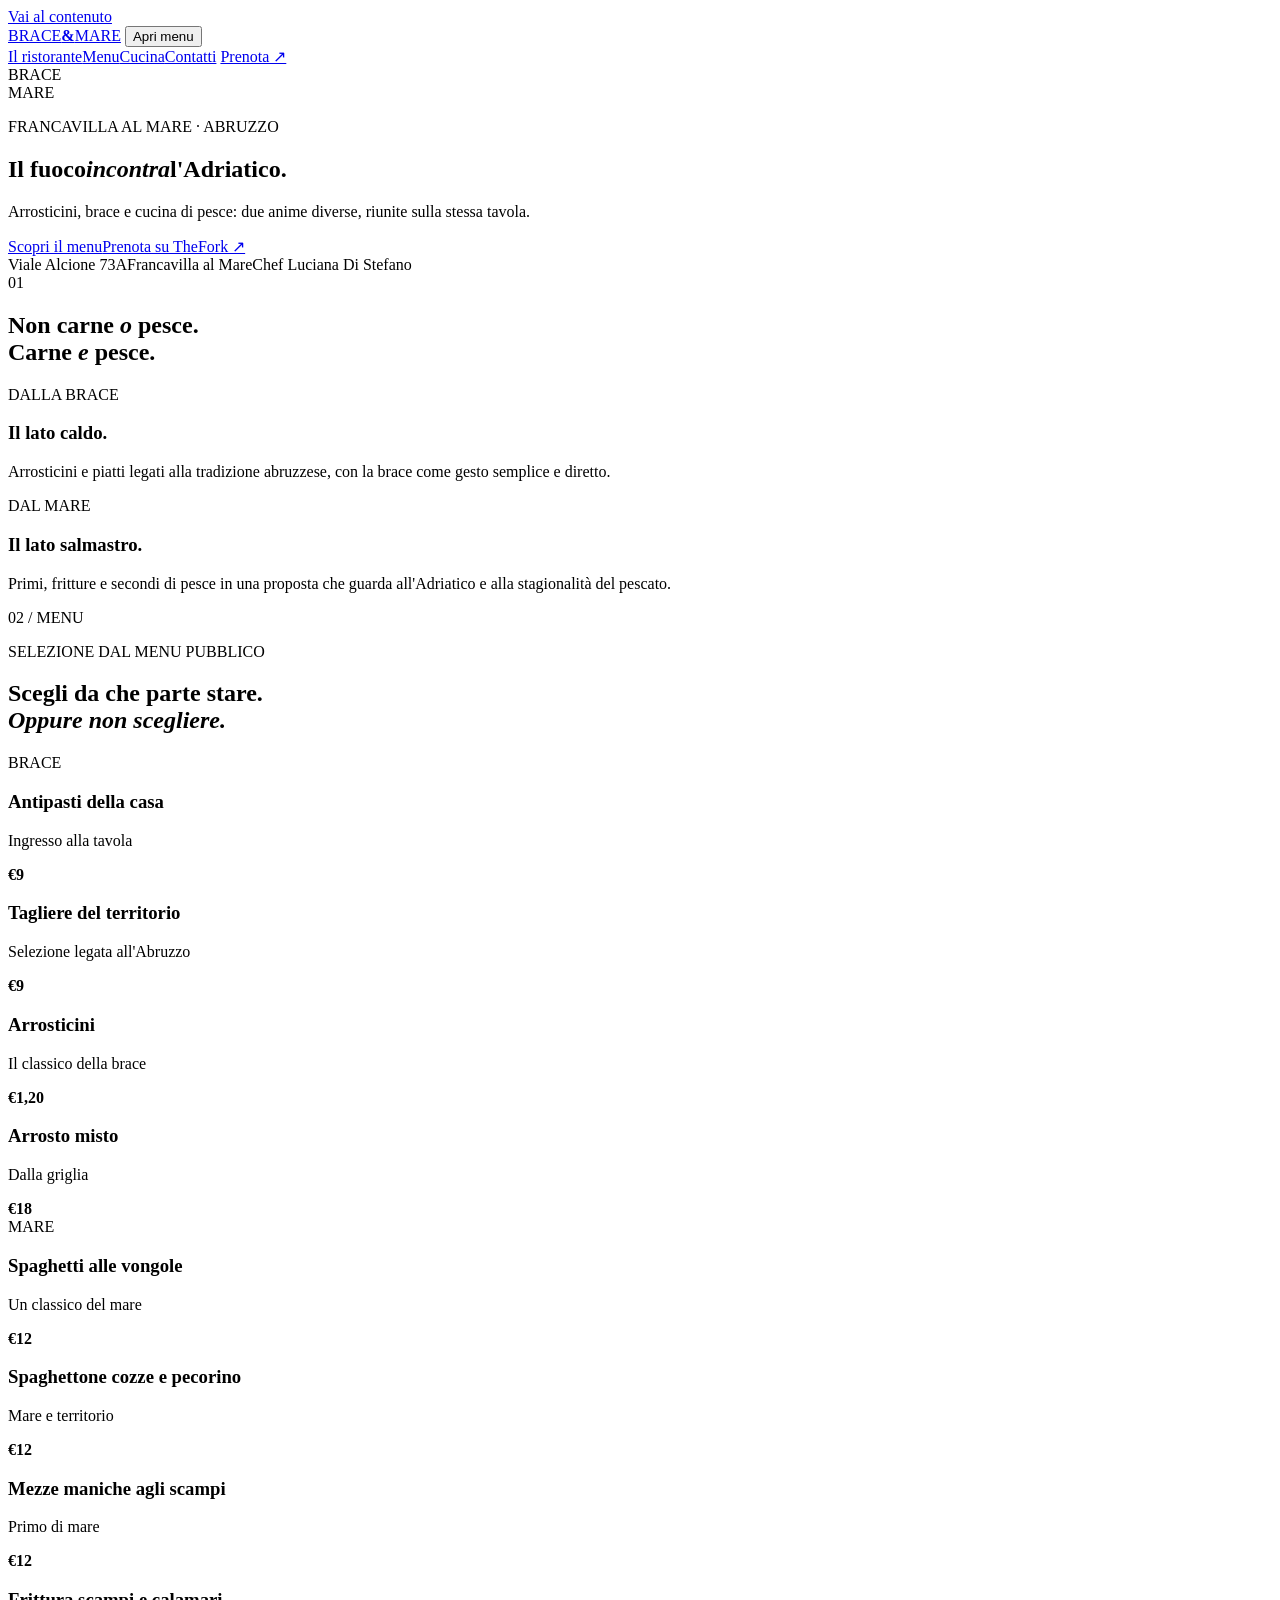
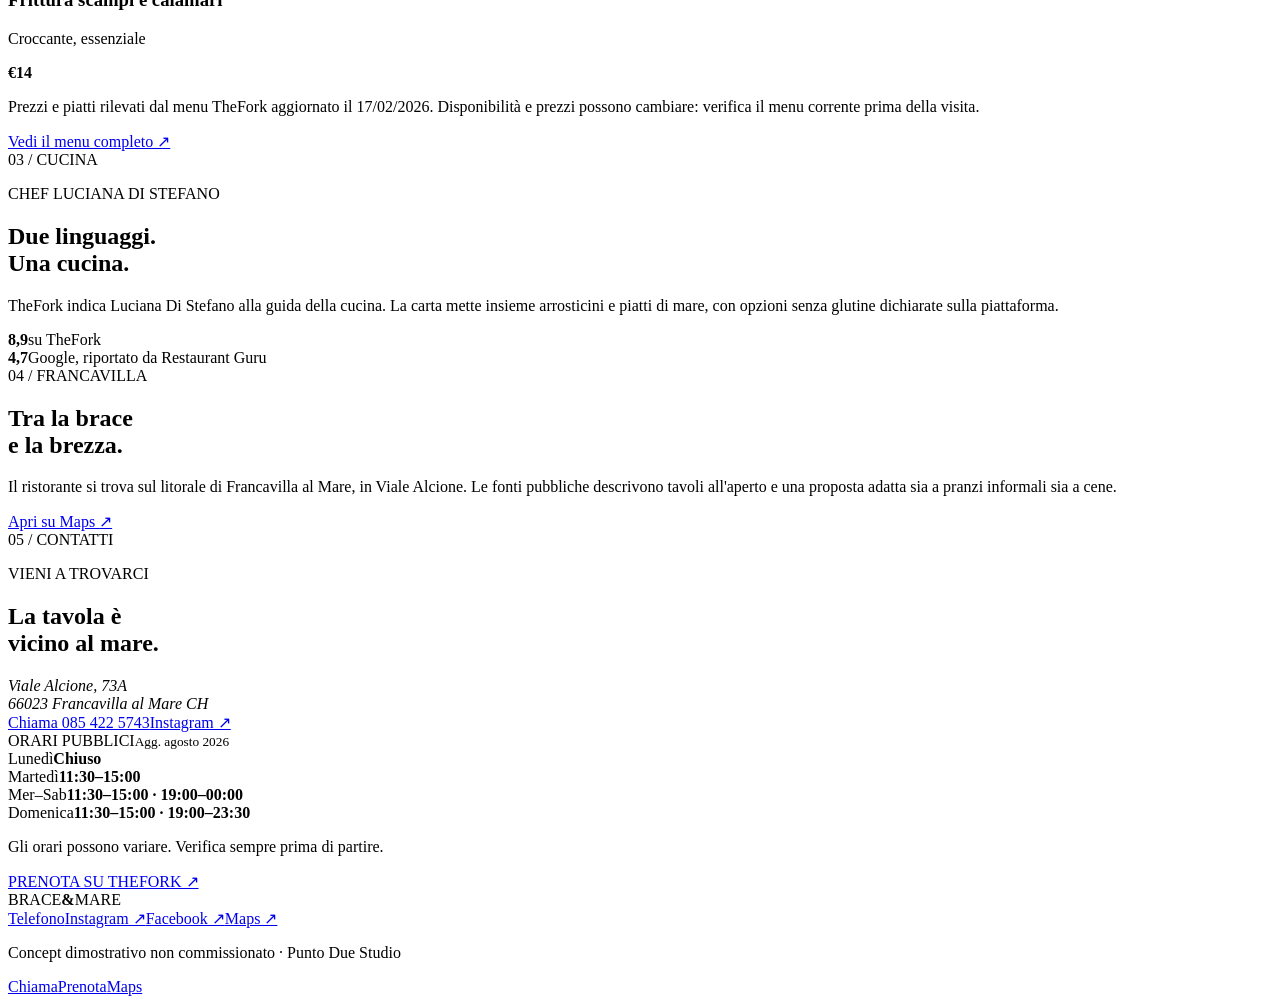
==== index.html @ ece03904 "Build Brace & Mare demo homepage" ====
<!doctype html>
<html lang="it">
<head>
  <meta charset="utf-8">
  <meta name="viewport" content="width=device-width,initial-scale=1">
  <meta name="theme-color" content="#0b3036">
  <title>Brace & Mare — Francavilla al Mare</title>
  <meta name="description" content="Concept demo per Ristorante Brace & Mare a Francavilla al Mare: cucina abruzzese tra arrosticini, brace e pesce dell'Adriatico.">
  <meta property="og:title" content="Brace & Mare — Francavilla al Mare">
  <meta property="og:description" content="Due anime, una tavola: brace abruzzese e cucina di mare sul litorale di Francavilla.">
  <meta property="og:type" content="website">
  <meta name="twitter:card" content="summary">
  <link rel="icon" href="assets/favicon.svg" type="image/svg+xml">
  <script>document.documentElement.classList.add('motion-ready')</script>
  <link rel="stylesheet" href="styles.css">
  <script type="application/ld+json">
  {
    "@context":"https://schema.org",
    "@type":"Restaurant",
    "name":"Ristorante Brace & Mare",
    "telephone":"+39 085 422 5743",
    "servesCuisine":["Abruzzese","Pesce","Carne alla brace"],
    "priceRange":"€€",
    "address":{"@type":"PostalAddress","streetAddress":"Viale Alcione 73A","postalCode":"66023","addressLocality":"Francavilla al Mare","addressRegion":"CH","addressCountry":"IT"},
    "sameAs":["https://www.instagram.com/braceemare/","https://www.facebook.com/profile.php?id=61583529892938","https://www.thefork.it/ristorante/ristorante-brace-mare-r857267"]
  }
  </script>
</head>
<body>
  <a class="skip-link" href="#main">Vai al contenuto</a>
  <header class="site-header" data-header>
    <a class="brand" href="#top" aria-label="Brace & Mare, torna all'inizio"><span>BRACE</span><b>&</b><span>MARE</span></a>
    <button class="menu-toggle" type="button" data-menu-toggle aria-controls="site-nav" aria-expanded="false"><span class="sr-only">Apri menu</span><i></i><i></i></button>
    <nav class="site-nav" id="site-nav" data-nav aria-label="Navigazione principale">
      <a href="#identita">Il ristorante</a><a href="#menu">Menu</a><a href="#chef">Cucina</a><a href="#contatti">Contatti</a>
      <a class="nav-cta" href="https://www.thefork.it/ristorante/ristorante-brace-mare-r857267" target="_blank" rel="noopener noreferrer">Prenota ↗</a>
    </nav>
  </header>

  <main id="main">
    <section class="hero" id="top" aria-labelledby="hero-title">
      <div class="hero-side hero-fire" aria-hidden="true"><div class="ember e1"></div><div class="ember e2"></div><div class="fire-mark">BRACE</div></div>
      <div class="hero-side hero-sea" aria-hidden="true"><div class="wave w1"></div><div class="wave w2"></div><div class="sea-mark">MARE</div></div>
      <div class="hero-center reveal">
        <p class="eyebrow">FRANCAVILLA AL MARE · ABRUZZO</p>
        <h1 id="hero-title"><span>Il fuoco</span><em>incontra</em><span>l'Adriatico.</span></h1>
        <p>Arrosticini, brace e cucina di pesce: due anime diverse, riunite sulla stessa tavola.</p>
        <div class="hero-actions"><a class="button button-cream" href="#menu">Scopri il menu</a><a class="button button-ghost" href="https://www.thefork.it/ristorante/ristorante-brace-mare-r857267" target="_blank" rel="noopener noreferrer">Prenota su TheFork ↗</a></div>
      </div>
      <div class="hero-meta"><span>Viale Alcione 73A</span><span>Francavilla al Mare</span><span>Chef Luciana Di Stefano</span></div>
    </section>

    <section class="manifesto" id="identita">
      <div class="manifesto-line reveal"><span>01</span><h2>Non carne <em>o</em> pesce.<br>Carne <em>e</em> pesce.</h2></div>
      <div class="manifesto-grid">
        <article class="fire-card reveal"><p class="eyebrow">DALLA BRACE</p><h3>Il lato caldo.</h3><p>Arrosticini e piatti legati alla tradizione abruzzese, con la brace come gesto semplice e diretto.</p><div class="icon-skewers" aria-hidden="true"><i></i><i></i><i></i></div></article>
        <article class="sea-card reveal"><p class="eyebrow">DAL MARE</p><h3>Il lato salmastro.</h3><p>Primi, fritture e secondi di pesce in una proposta che guarda all'Adriatico e alla stagionalità del pescato.</p><div class="icon-wave" aria-hidden="true"></div></article>
      </div>
    </section>

    <section class="menu-section" id="menu" aria-labelledby="menu-title">
      <div class="menu-head reveal"><span class="section-no">02 / MENU</span><div><p class="eyebrow">SELEZIONE DAL MENU PUBBLICO</p><h2 id="menu-title">Scegli da che parte stare.<br><em>Oppure non scegliere.</em></h2></div></div>
      <div class="menu-columns">
        <div class="menu-panel menu-fire reveal"><div class="panel-label">BRACE</div>
          <article><div><h3>Antipasti della casa</h3><p>Ingresso alla tavola</p></div><strong>€9</strong></article>
          <article><div><h3>Tagliere del territorio</h3><p>Selezione legata all'Abruzzo</p></div><strong>€9</strong></article>
          <article><div><h3>Arrosticini</h3><p>Il classico della brace</p></div><strong>€1,20</strong></article>
          <article><div><h3>Arrosto misto</h3><p>Dalla griglia</p></div><strong>€18</strong></article>
        </div>
        <div class="menu-panel menu-sea reveal"><div class="panel-label">MARE</div>
          <article><div><h3>Spaghetti alle vongole</h3><p>Un classico del mare</p></div><strong>€12</strong></article>
          <article><div><h3>Spaghettone cozze e pecorino</h3><p>Mare e territorio</p></div><strong>€12</strong></article>
          <article><div><h3>Mezze maniche agli scampi</h3><p>Primo di mare</p></div><strong>€12</strong></article>
          <article><div><h3>Frittura scampi e calamari</h3><p>Croccante, essenziale</p></div><strong>€14</strong></article>
        </div>
      </div>
      <p class="menu-note reveal">Prezzi e piatti rilevati dal menu TheFork aggiornato il 17/02/2026. Disponibilità e prezzi possono cambiare: verifica il menu corrente prima della visita.</p>
      <div class="menu-cta reveal"><a class="button button-dark" href="https://www.thefork.it/ristorante/ristorante-brace-mare-r857267/menu" target="_blank" rel="noopener noreferrer">Vedi il menu completo ↗</a></div>
    </section>

    <section class="chef" id="chef">
      <div class="chef-art reveal" aria-hidden="true"><div class="sun"></div><div class="horizon"></div><div class="coal"></div><div class="fork-line"></div></div>
      <div class="chef-copy reveal"><span class="section-no light">03 / CUCINA</span><p class="eyebrow">CHEF LUCIANA DI STEFANO</p><h2>Due linguaggi.<br>Una cucina.</h2><p>TheFork indica Luciana Di Stefano alla guida della cucina. La carta mette insieme arrosticini e piatti di mare, con opzioni senza glutine dichiarate sulla piattaforma.</p><div class="stats"><div><strong>8,9</strong><span>su TheFork</span></div><div><strong>4,7</strong><span>Google, riportato da Restaurant Guru</span></div></div></div>
    </section>

    <section class="experience">
      <div class="experience-title reveal"><span class="section-no">04 / FRANCAVILLA</span><h2>Tra la brace<br>e la brezza.</h2></div>
      <div class="experience-copy reveal"><p>Il ristorante si trova sul litorale di Francavilla al Mare, in Viale Alcione. Le fonti pubbliche descrivono tavoli all'aperto e una proposta adatta sia a pranzi informali sia a cene.</p><a class="text-link" href="https://www.google.com/maps/search/?api=1&query=Ristorante+Brace+%26+Mare+Viale+Alcione+73A+Francavilla+al+Mare" target="_blank" rel="noopener noreferrer">Apri su Maps <span>↗</span></a></div>
    </section>

    <section class="visit" id="contatti">
      <div class="visit-main reveal"><span class="section-no light">05 / CONTATTI</span><p class="eyebrow">VIENI A TROVARCI</p><h2>La tavola è<br>vicino al mare.</h2><address>Viale Alcione, 73A<br>66023 Francavilla al Mare CH</address><div class="visit-actions"><a class="button button-cream" href="tel:+390854225743">Chiama 085 422 5743</a><a class="button button-ghost" href="https://www.instagram.com/braceemare/" target="_blank" rel="noopener noreferrer">Instagram ↗</a></div></div>
      <div class="hours-card reveal"><div class="hours-top"><span>ORARI PUBBLICI</span><small>Agg. agosto 2026</small></div><div class="hours-row"><span>Lunedì</span><strong>Chiuso</strong></div><div class="hours-row"><span>Martedì</span><strong>11:30–15:00</strong></div><div class="hours-row"><span>Mer–Sab</span><strong>11:30–15:00 · 19:00–00:00</strong></div><div class="hours-row"><span>Domenica</span><strong>11:30–15:00 · 19:00–23:30</strong></div><p>Gli orari possono variare. Verifica sempre prima di partire.</p><a class="hours-book" href="https://www.thefork.it/ristorante/ristorante-brace-mare-r857267" target="_blank" rel="noopener noreferrer">PRENOTA SU THEFORK ↗</a></div>
    </section>
  </main>

  <footer class="site-footer"><div class="footer-logo"><span>BRACE</span><b>&</b><span>MARE</span></div><div class="footer-links"><a href="tel:+390854225743">Telefono</a><a href="https://www.instagram.com/braceemare/" target="_blank" rel="noopener noreferrer">Instagram ↗</a><a href="https://www.facebook.com/profile.php?id=61583529892938" target="_blank" rel="noopener noreferrer">Facebook ↗</a><a href="https://www.google.com/maps/search/?api=1&query=Ristorante+Brace+%26+Mare+Viale+Alcione+73A+Francavilla+al+Mare" target="_blank" rel="noopener noreferrer">Maps ↗</a></div><p>Concept dimostrativo non commissionato · Punto Due Studio</p></footer>
  <nav class="mobile-dock" aria-label="Azioni rapide"><a href="tel:+390854225743">Chiama</a><a href="https://www.thefork.it/ristorante/ristorante-brace-mare-r857267" target="_blank" rel="noopener noreferrer">Prenota</a><a href="https://www.google.com/maps/search/?api=1&query=Ristorante+Brace+%26+Mare+Viale+Alcione+73A+Francavilla+al+Mare" target="_blank" rel="noopener noreferrer">Maps</a></nav>
  <script src="script.js" defer></script>
</body>
</html>
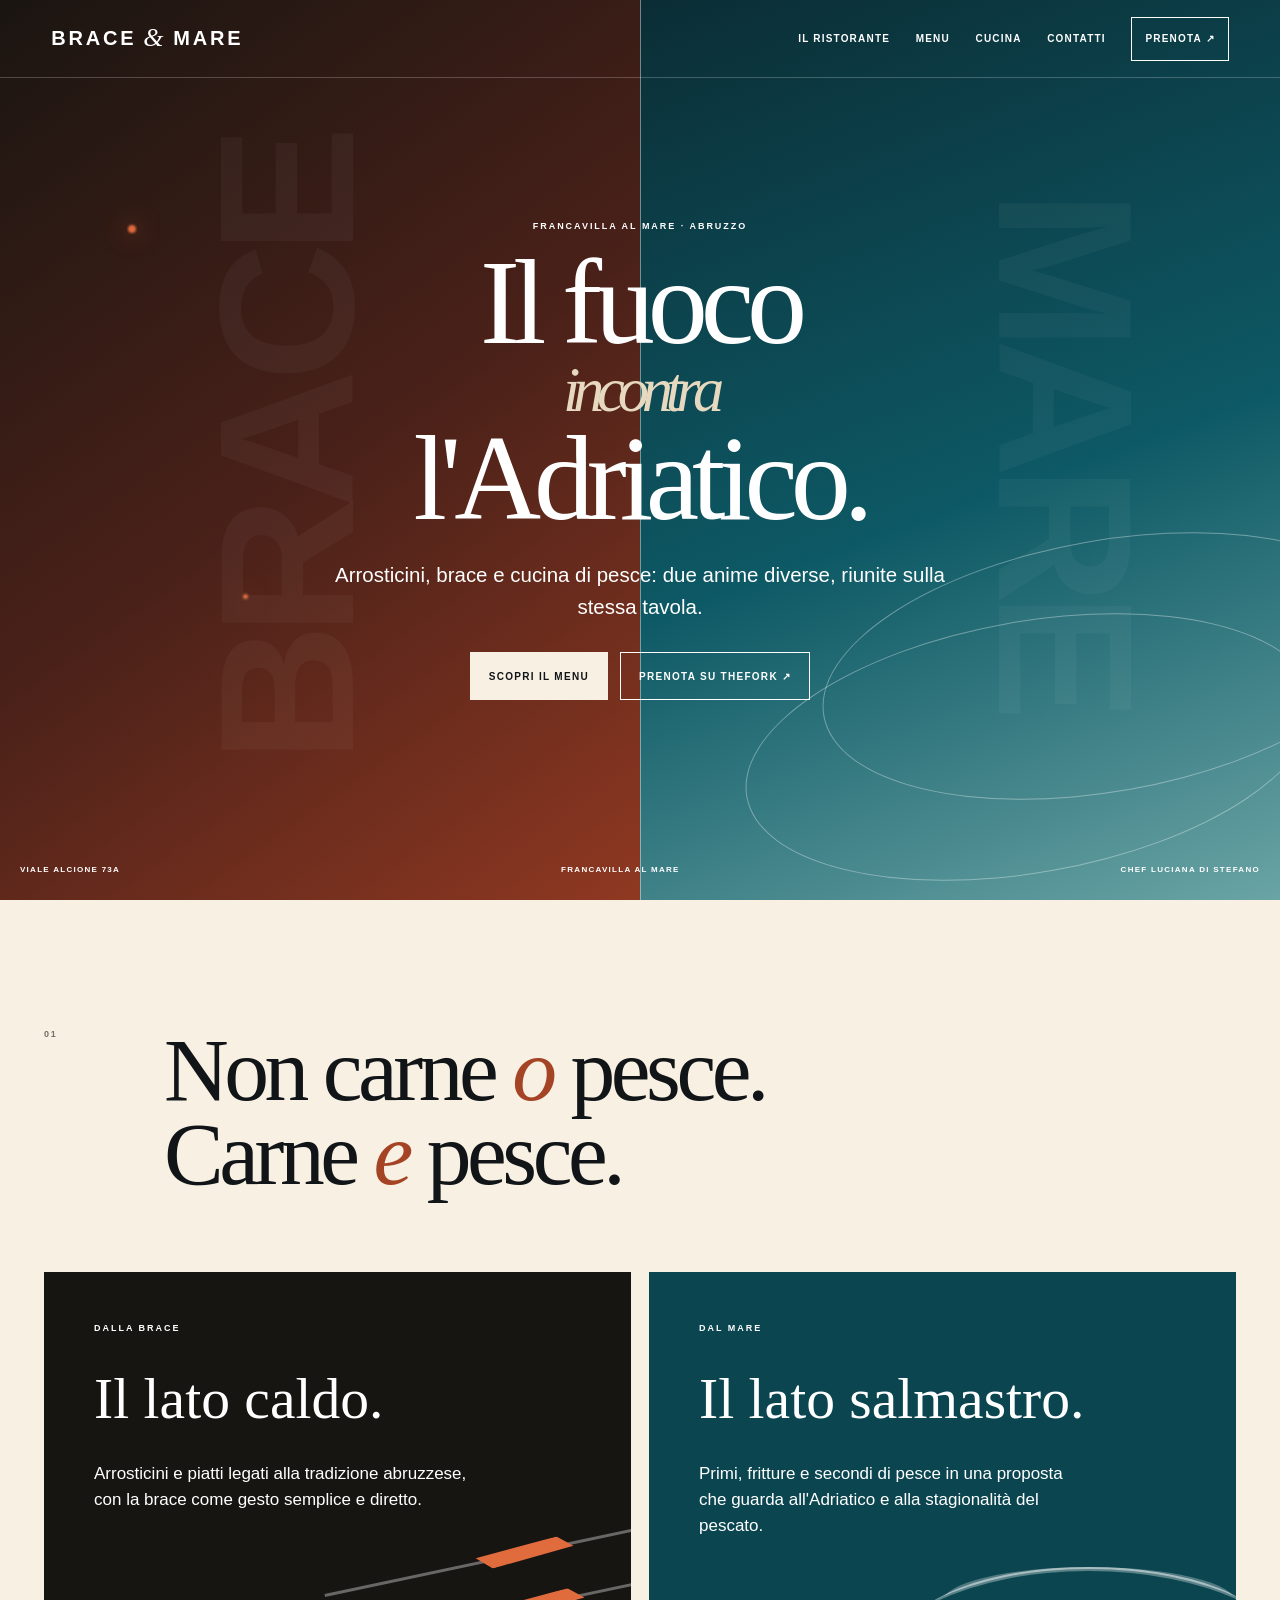
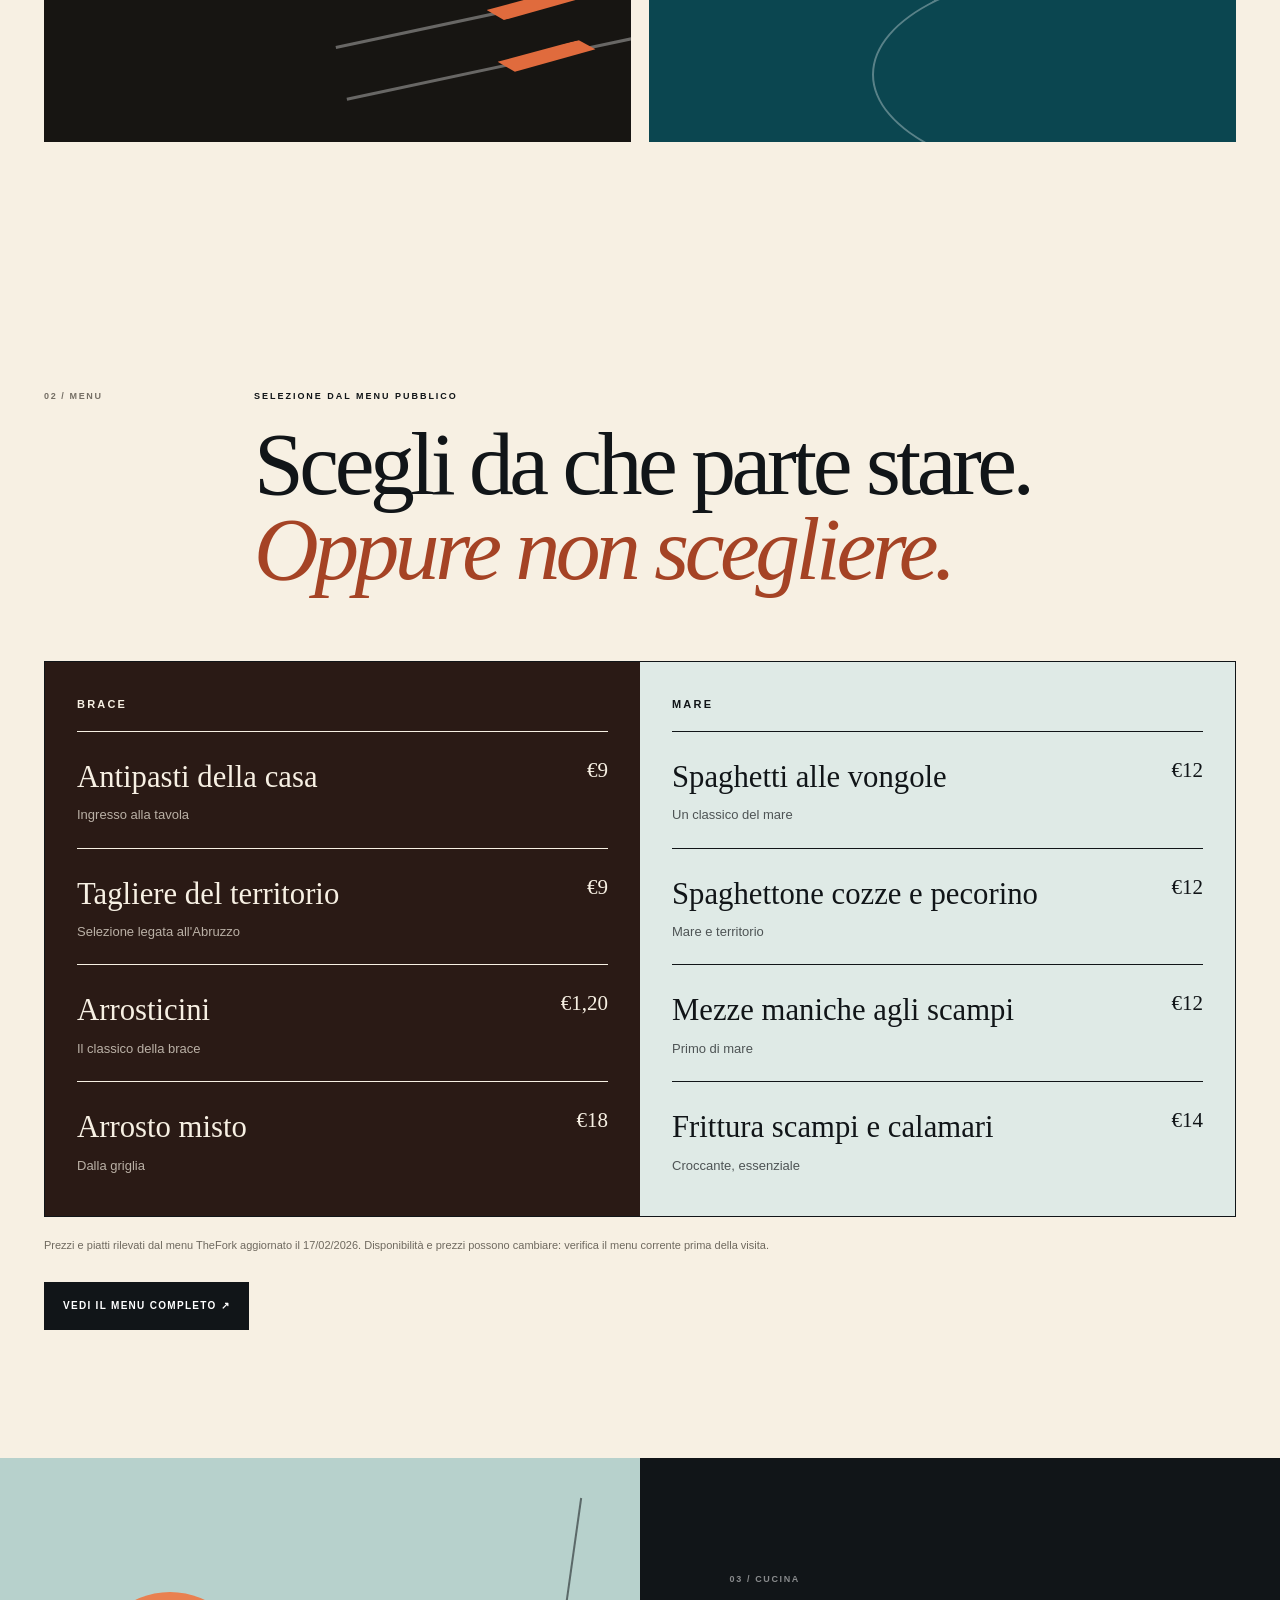
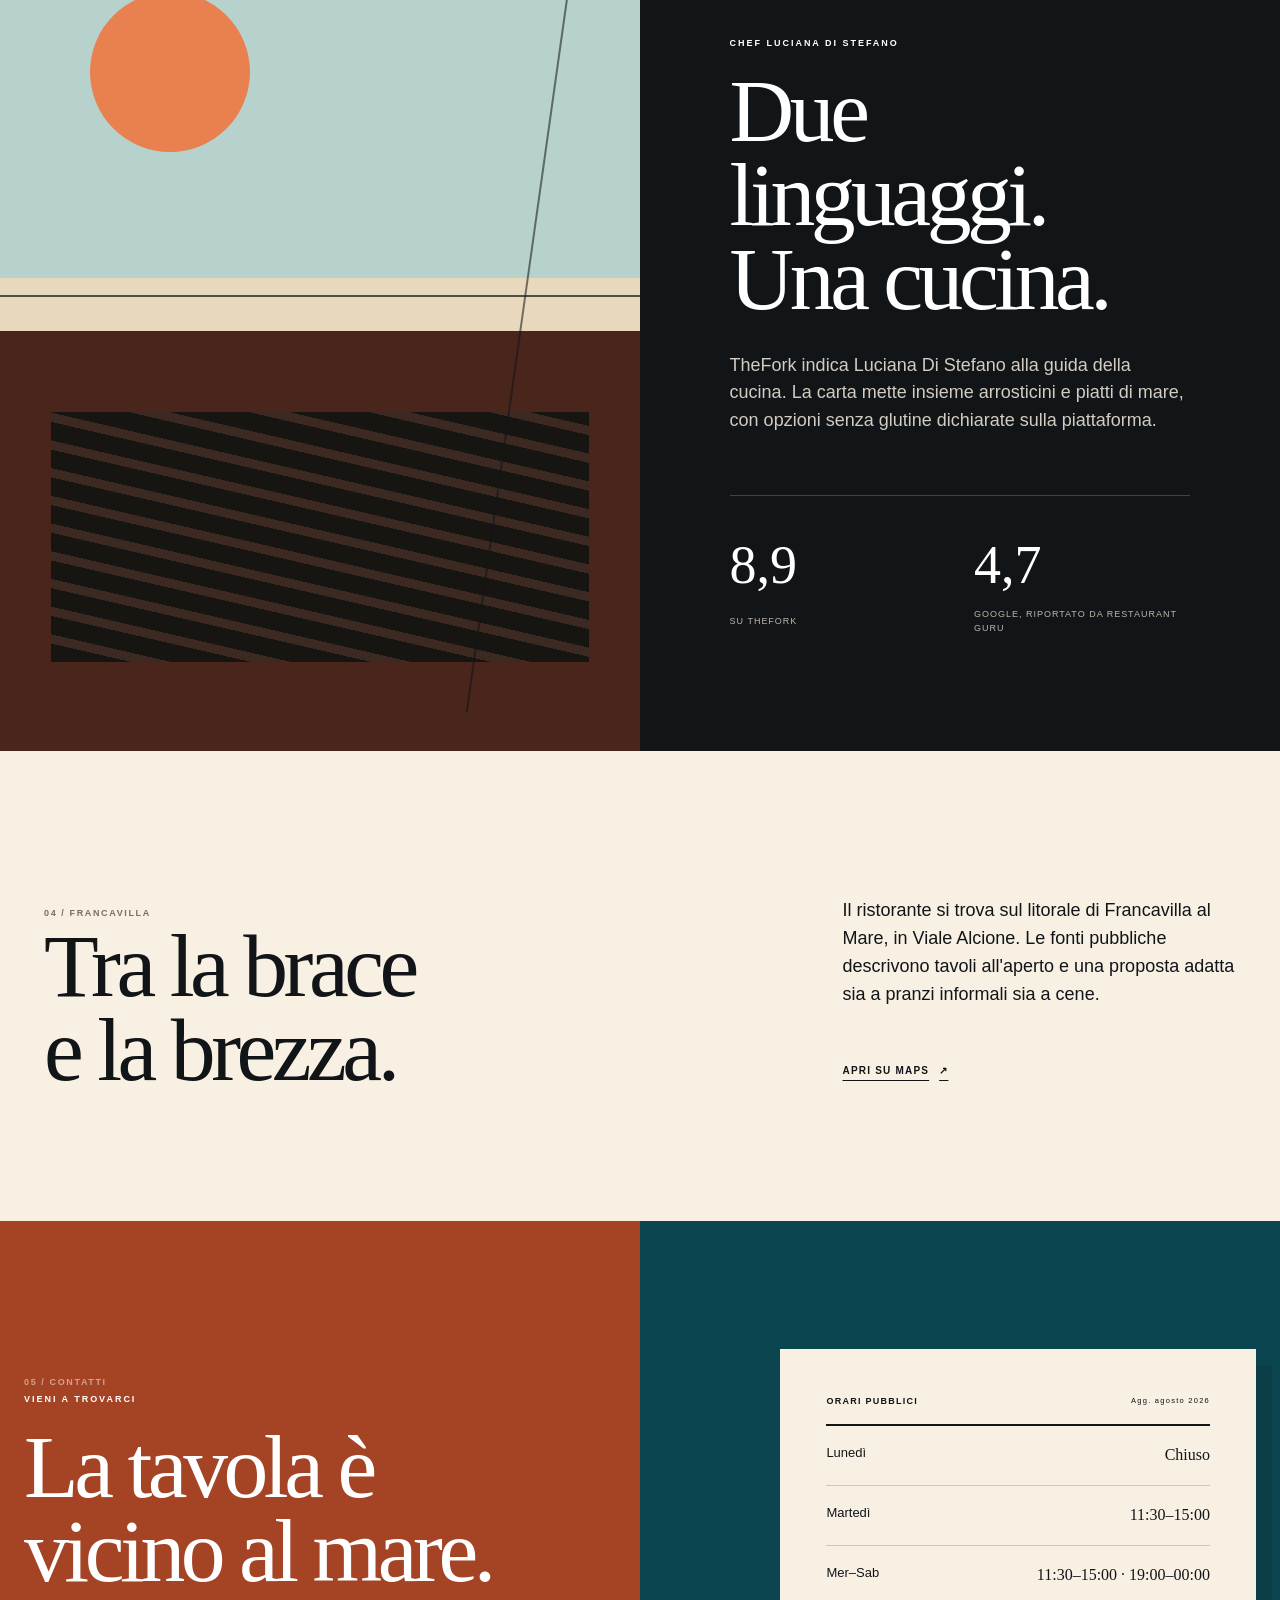
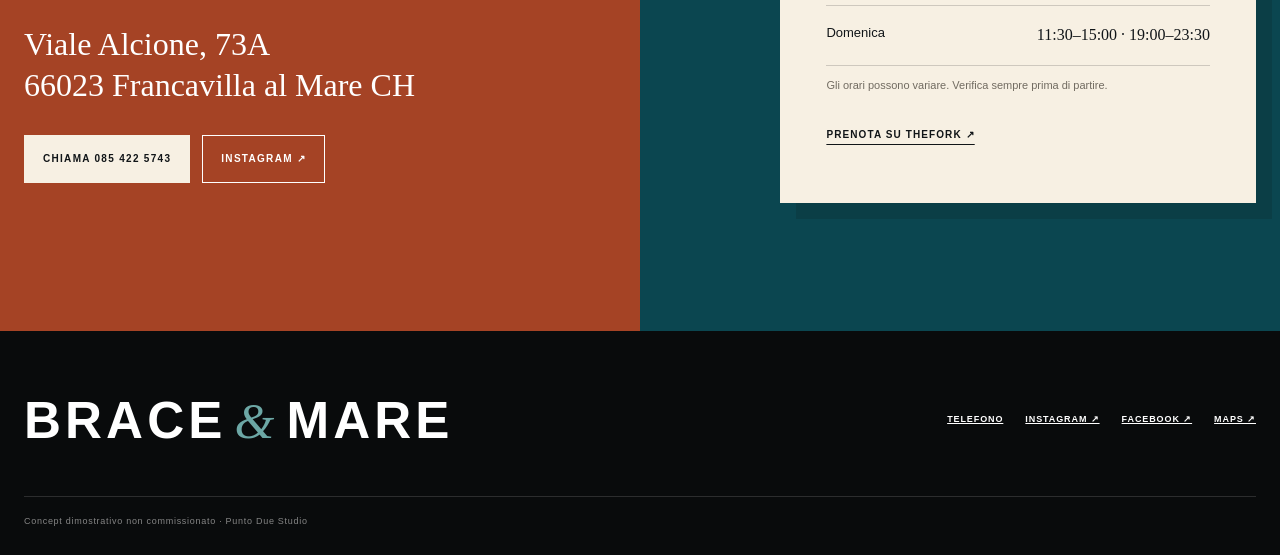
==== commit 9432f9f2: "Improve progressive enhancement fallback" ====
--- a/index.html
+++ b/index.html
@@ -11,7 +11,6 @@
   <meta property="og:type" content="website">
   <meta name="twitter:card" content="summary">
   <link rel="icon" href="assets/favicon.svg" type="image/svg+xml">
-  <script>document.documentElement.classList.add('motion-ready')</script>
   <link rel="stylesheet" href="styles.css">
   <script type="application/ld+json">
   {
--- a/styles.css
+++ b/styles.css
@@ -0,0 +1 @@
+:root{--ink:#111518;--coal:#171512;--ember:#a54325;--ember2:#e06b3d;--sea:#0b4650;--sea2:#6ca7a5;--foam:#dce9e4;--sand:#e7d9bf;--cream:#f7f0e3;--line:rgba(17,21,24,.18);--max:1240px;--serif:Georgia,"Times New Roman",serif;--sans:Arial,"Helvetica Neue",sans-serif}*{box-sizing:border-box}html{scroll-behavior:smooth}body{margin:0;background:var(--cream);color:var(--ink);font-family:var(--sans);line-height:1.55;overflow-x:hidden}body.menu-open{overflow:hidden}a{color:inherit}.skip-link{position:fixed;left:12px;top:-70px;z-index:100;background:#fff;padding:12px 16px;border:2px solid var(--ink);font-weight:800}.skip-link:focus{top:12px}.sr-only{position:absolute;width:1px;height:1px;overflow:hidden;clip:rect(0 0 0 0);white-space:nowrap}:focus-visible{outline:3px solid #ffd06a;outline-offset:4px}::selection{background:var(--ember2);color:#fff}.site-header{position:fixed;inset:0 0 auto;z-index:60;min-height:78px;padding:10px clamp(18px,4vw,54px);display:flex;align-items:center;justify-content:space-between;color:#fff;border-bottom:1px solid rgba(255,255,255,.22);transition:.25s}.site-header.scrolled{background:rgba(247,240,227,.96);color:var(--ink);border-color:var(--line);backdrop-filter:blur(10px)}.brand{display:flex;align-items:center;gap:7px;text-decoration:none;font-size:20px;font-weight:900;letter-spacing:.14em}.brand b{font-family:var(--serif);font-size:26px;font-style:italic;font-weight:400}.site-nav{display:flex;align-items:center;gap:clamp(16px,2vw,28px);font-size:10px;font-weight:900;letter-spacing:.12em;text-transform:uppercase}.site-nav a{text-decoration:none;min-height:44px;display:inline-flex;align-items:center}.nav-cta{padding:9px 13px;border:1px solid currentColor}.menu-toggle{display:none}.hero{min-height:100svh;position:relative;display:grid;place-items:center;overflow:hidden;background:var(--ink);color:#fff}.hero-side{position:absolute;inset:0 50% 0 0;overflow:hidden}.hero-fire{background:linear-gradient(145deg,#1a1511 0%,#4a2119 52%,#8f3821 100%)}.hero-sea{left:50%;right:0;background:linear-gradient(160deg,#0b2d35 0%,#0d5965 55%,#6aa4a5 100%)}.hero:after{content:"";position:absolute;top:0;bottom:0;left:50%;width:1px;background:rgba(255,255,255,.42)}.fire-mark,.sea-mark{position:absolute;font-size:clamp(80px,15vw,240px);font-weight:900;letter-spacing:-.06em;color:rgba(255,255,255,.04);top:50%;transform:translateY(-50%) rotate(-90deg);white-space:nowrap}.fire-mark{left:-4%}.sea-mark{right:-7%;transform:translateY(-50%) rotate(90deg)}.ember{position:absolute;border-radius:50%;background:var(--ember2);filter:blur(1px);box-shadow:0 0 25px rgba(224,107,61,.8)}.e1{width:8px;height:8px;left:20%;top:25%;animation:float 5s ease-in-out infinite}.e2{width:5px;height:5px;left:38%;top:66%;animation:float 7s ease-in-out infinite reverse}.wave{position:absolute;width:90%;height:28%;right:-18%;border:1px solid rgba(255,255,255,.35);border-radius:50%;transform:rotate(-10deg)}.w1{bottom:12%}.w2{bottom:3%;right:-6%}.hero-center{position:relative;z-index:3;text-align:center;width:min(94vw,1000px);padding:120px 24px 100px}.eyebrow{margin:0 0 18px;font-size:9px;font-weight:900;letter-spacing:.22em;text-transform:uppercase}.hero h1{margin:0;font-family:var(--serif);font-size:clamp(58px,9.4vw,140px);line-height:.84;font-weight:400;letter-spacing:-.06em}.hero h1 span{display:block}.hero h1 em{display:block;font-size:.52em;font-weight:400;margin:.18em 0;color:var(--sand)}.hero-center>p:not(.eyebrow){max-width:640px;margin:30px auto 0;font-size:clamp(17px,1.6vw,23px)}.hero-actions{display:flex;justify-content:center;gap:12px;flex-wrap:wrap;margin-top:30px}.button{min-height:48px;padding:13px 18px;display:inline-flex;align-items:center;justify-content:center;text-decoration:none;border:1px solid currentColor;font-size:10px;font-weight:900;letter-spacing:.13em;text-transform:uppercase;transition:transform .2s,background .2s,color .2s}.button:hover,.button:focus-visible{transform:translateY(-2px)}.button-cream{background:var(--cream);color:var(--ink);border-color:var(--cream)}.button-ghost{background:transparent;color:#fff}.button-dark{background:var(--ink);color:#fff;border-color:var(--ink)}.hero-meta{position:absolute;z-index:3;left:max(20px,calc((100vw - var(--max))/2));right:max(20px,calc((100vw - var(--max))/2));bottom:24px;display:flex;justify-content:space-between;gap:16px;font-size:8px;font-weight:900;letter-spacing:.16em;text-transform:uppercase}.manifesto,.menu-section,.experience{max-width:var(--max);margin:0 auto;padding:clamp(82px,10vw,150px) 24px}.manifesto-line{display:grid;grid-template-columns:90px 1fr;gap:30px;align-items:start}.manifesto-line>span,.section-no{font-size:9px;font-weight:900;letter-spacing:.18em;text-transform:uppercase;color:#756f65}.manifesto h2,.menu-head h2,.chef h2,.experience h2,.visit h2{margin:0;font-family:var(--serif);font-size:clamp(46px,7vw,96px);line-height:.94;font-weight:400;letter-spacing:-.05em}.manifesto h2 em,.menu-head h2 em{color:var(--ember);font-weight:400}.manifesto-grid{display:grid;grid-template-columns:1fr 1fr;gap:18px;margin-top:76px}.manifesto-grid article{min-height:470px;padding:clamp(28px,4vw,50px);position:relative;overflow:hidden}.fire-card{background:var(--coal);color:#fff}.sea-card{background:var(--sea);color:#fff}.manifesto-grid h3{margin:0;font-family:var(--serif);font-size:clamp(38px,4.5vw,64px);font-weight:400}.manifesto-grid article>p:last-of-type{max-width:40ch;font-size:17px}.icon-skewers{position:absolute;right:-3%;bottom:5%;width:54%;height:45%;transform:rotate(-12deg)}.icon-skewers i{position:absolute;left:0;right:0;height:3px;background:rgba(255,255,255,.35)}.icon-skewers i:nth-child(1){top:25%}.icon-skewers i:nth-child(2){top:50%}.icon-skewers i:nth-child(3){top:75%}.icon-skewers i:after{content:"";position:absolute;width:31%;height:18px;right:20%;top:-8px;background:var(--ember2);clip-path:polygon(0 25%,85% 0,100% 70%,15% 100%)}.icon-wave{position:absolute;width:74%;height:45%;right:-12%;bottom:-8%;border:2px solid rgba(255,255,255,.32);border-radius:50%;box-shadow:0 -36px 0 -34px rgba(255,255,255,.5),0 -72px 0 -70px rgba(255,255,255,.28)}.menu-section{padding-top:120px}.menu-head{display:grid;grid-template-columns:180px 1fr;gap:30px}.menu-columns{display:grid;grid-template-columns:1fr 1fr;gap:0;margin-top:70px;border:1px solid var(--ink)}.menu-panel{padding:34px 32px 18px;position:relative}.menu-fire{background:#2a1a15;color:var(--cream)}.menu-sea{background:#dfeae6;color:var(--ink)}.panel-label{font-size:11px;font-weight:900;letter-spacing:.2em;margin-bottom:18px}.menu-panel article{display:grid;grid-template-columns:1fr auto;gap:24px;padding:22px 0;border-top:1px solid currentColor}.menu-panel h3{margin:0;font-family:var(--serif);font-size:clamp(24px,2.4vw,34px);font-weight:400}.menu-panel p{margin:4px 0 0;font-size:13px;opacity:.7}.menu-panel strong{font-family:var(--serif);font-size:21px;font-weight:400}.menu-note{font-size:11px;max-width:760px;color:#6f695f;margin:20px 0 0}.menu-cta{margin-top:28px}.chef{background:var(--ink);color:#fff;display:grid;grid-template-columns:1fr 1fr;min-height:780px}.chef-art{position:relative;overflow:hidden;background:linear-gradient(#b7d1cc 0 47%,#e8d9bd 47% 53%,#4a251b 53% 100%)}.sun{position:absolute;width:160px;aspect-ratio:1;border-radius:50%;background:#e98050;top:15%;left:14%}.horizon{position:absolute;left:-5%;right:-5%;top:49%;height:2px;background:rgba(17,21,24,.7)}.coal{position:absolute;left:8%;right:8%;bottom:10%;height:28%;background:repeating-linear-gradient(13deg,#171512 0 18px,#3b2922 18px 27px)}.fork-line{position:absolute;top:4%;bottom:4%;right:18%;width:2px;background:rgba(17,21,24,.55);transform:rotate(8deg)}.chef-copy{padding:clamp(70px,9vw,130px) clamp(30px,7vw,110px);display:flex;flex-direction:column;justify-content:center}.section-no.light{color:rgba(255,255,255,.5);margin-bottom:50px}.chef-copy>p:not(.eyebrow){max-width:50ch;font-size:18px;color:#d2ccc2;margin:30px 0 0}.stats{display:grid;grid-template-columns:1fr 1fr;gap:28px;margin-top:60px;border-top:1px solid rgba(255,255,255,.2);padding-top:28px}.stats div{display:grid}.stats strong{font-family:var(--serif);font-size:54px;font-weight:400}.stats span{font-size:9px;letter-spacing:.11em;text-transform:uppercase;color:#bdb5aa}.experience{display:grid;grid-template-columns:1.15fr .65fr;gap:clamp(50px,8vw,120px);align-items:end}.experience-copy{font-size:18px}.text-link{min-height:44px;display:inline-flex;align-items:center;gap:10px;margin-top:22px;font-size:10px;font-weight:900;letter-spacing:.12em;text-transform:uppercase;text-underline-offset:6px}.visit{background:linear-gradient(90deg,var(--ember) 0 50%,var(--sea) 50% 100%);color:#fff;padding:clamp(80px,10vw,140px) max(24px,calc((100vw - var(--max))/2));display:grid;grid-template-columns:1.1fr .8fr;gap:clamp(50px,8vw,110px);align-items:center}.visit address{font-family:var(--serif);font-size:clamp(24px,2.5vw,36px);font-style:normal;line-height:1.3;margin-top:30px}.visit-actions{display:flex;gap:12px;flex-wrap:wrap;margin-top:28px}.hours-card{background:var(--cream);color:var(--ink);padding:clamp(26px,4vw,46px);box-shadow:16px 16px 0 rgba(17,21,24,.16)}.hours-top{display:flex;justify-content:space-between;gap:20px;padding-bottom:16px;border-bottom:2px solid var(--ink);font-size:9px;font-weight:900;letter-spacing:.14em}.hours-top small{font-weight:400}.hours-row{display:flex;justify-content:space-between;gap:22px;padding:17px 0;border-bottom:1px solid var(--line);font-size:13px}.hours-row strong{font-family:var(--serif);font-size:16px;font-weight:400;text-align:right}.hours-card>p{font-size:11px;color:#716b61}.hours-book{display:inline-flex;min-height:44px;align-items:center;margin-top:8px;font-size:10px;font-weight:900;letter-spacing:.11em;text-underline-offset:6px}.site-footer{background:#090b0c;color:#fff;padding:50px max(24px,calc((100vw - var(--max))/2)) 26px;display:grid;grid-template-columns:1fr auto;gap:36px}.footer-logo{display:flex;align-items:center;gap:8px;font-size:clamp(30px,4vw,58px);font-weight:900;letter-spacing:.08em}.footer-logo b{font-family:var(--serif);font-style:italic;font-weight:400;color:var(--sea2)}.footer-links{display:flex;align-items:center;gap:22px;flex-wrap:wrap;justify-content:flex-end;font-size:9px;font-weight:900;letter-spacing:.1em;text-transform:uppercase}.footer-links a{min-height:44px;display:inline-flex;align-items:center}.site-footer>p{grid-column:1/-1;margin:0;padding-top:18px;border-top:1px solid rgba(255,255,255,.14);color:#858585;font-size:9px;letter-spacing:.08em}.mobile-dock{display:none}.reveal{opacity:1;transform:none}.motion-ready .reveal{opacity:0;transform:translateY(24px);transition:opacity .65s ease,transform .65s ease}.motion-ready .reveal.is-visible{opacity:1;transform:none}@keyframes float{50%{transform:translateY(-28px) translateX(8px)}}@media(max-width:980px){.site-nav{position:fixed;inset:78px 0 0;background:#0e1112;color:#fff;display:flex;flex-direction:column;align-items:flex-start;gap:0;padding:34px 24px;transform:translateX(100%);transition:transform .25s}.site-nav.open{transform:none}.site-nav a{width:100%;font-size:15px;padding:16px 0;border-bottom:1px solid rgba(255,255,255,.16)}.menu-toggle{display:grid;place-content:center;gap:7px;width:46px;height:46px;background:transparent;border:0;color:inherit}.menu-toggle i{display:block;width:28px;height:2px;background:currentColor;transition:.2s}.menu-toggle[aria-expanded="true"] i:first-of-type{transform:translateY(4.5px) rotate(45deg)}.menu-toggle[aria-expanded="true"] i:last-of-type{transform:translateY(-4.5px) rotate(-45deg)}.manifesto-grid,.chef,.experience,.visit{grid-template-columns:1fr}.menu-head{grid-template-columns:1fr}.chef-art{min-height:560px}.visit{background:linear-gradient(180deg,var(--ember) 0 49%,var(--sea) 49% 100%)}.hours-card{max-width:660px}}@media(max-width:680px){body{padding-bottom:64px}.site-header{min-height:68px;padding:8px 15px}.brand{font-size:16px}.brand b{font-size:22px}.site-nav{inset:68px 0 64px}.hero-center{padding:110px 16px 100px}.hero h1{font-size:clamp(50px,17vw,78px)}.hero-side{right:0;bottom:50%;}.hero-sea{left:0;top:50%;bottom:0}.hero:after{left:0;right:0;top:50%;bottom:auto;width:auto;height:1px}.fire-mark,.sea-mark{font-size:30vw;transform:none;top:auto;bottom:4%;left:2%;right:auto}.sea-mark{top:4%;bottom:auto;left:auto;right:2%}.hero-actions .button,.visit-actions .button{width:100%}.hero-meta{left:15px;right:15px;bottom:15px;font-size:6.5px;gap:8px}.manifesto,.menu-section,.experience{padding:76px 16px}.manifesto-line{grid-template-columns:1fr}.manifesto-grid{grid-template-columns:1fr;margin-top:48px}.manifesto-grid article{min-height:380px}.menu-columns{grid-template-columns:1fr}.menu-panel{padding:28px 20px 12px}.menu-panel article{gap:14px}.chef-art{min-height:420px}.chef-copy{padding:72px 18px}.stats{grid-template-columns:1fr}.experience{gap:34px}.visit{padding:76px 16px;gap:68px}.hours-row{flex-direction:column;gap:4px}.hours-row strong{text-align:left}.site-footer{padding:42px 16px 24px;grid-template-columns:1fr}.footer-links{justify-content:flex-start}.mobile-dock{position:fixed;z-index:70;inset:auto 0 0;display:grid;grid-template-columns:repeat(3,1fr);background:var(--cream);border-top:2px solid var(--ink)}.mobile-dock a{min-height:64px;display:grid;place-items:center;text-decoration:none;font-size:9px;font-weight:900;letter-spacing:.08em;text-transform:uppercase;border-right:1px solid var(--line)}}@media(max-width:360px){.hero-meta{font-size:5.8px}.manifesto,.menu-section,.experience,.visit{padding-left:14px;padding-right:14px}.menu-panel h3{font-size:22px}}@media(prefers-reduced-motion:reduce){html{scroll-behavior:auto}*,*:before,*:after{animation-duration:.01ms!important;animation-iteration-count:1!important;transition-duration:.01ms!important}.motion-ready .reveal{opacity:1;transform:none}}
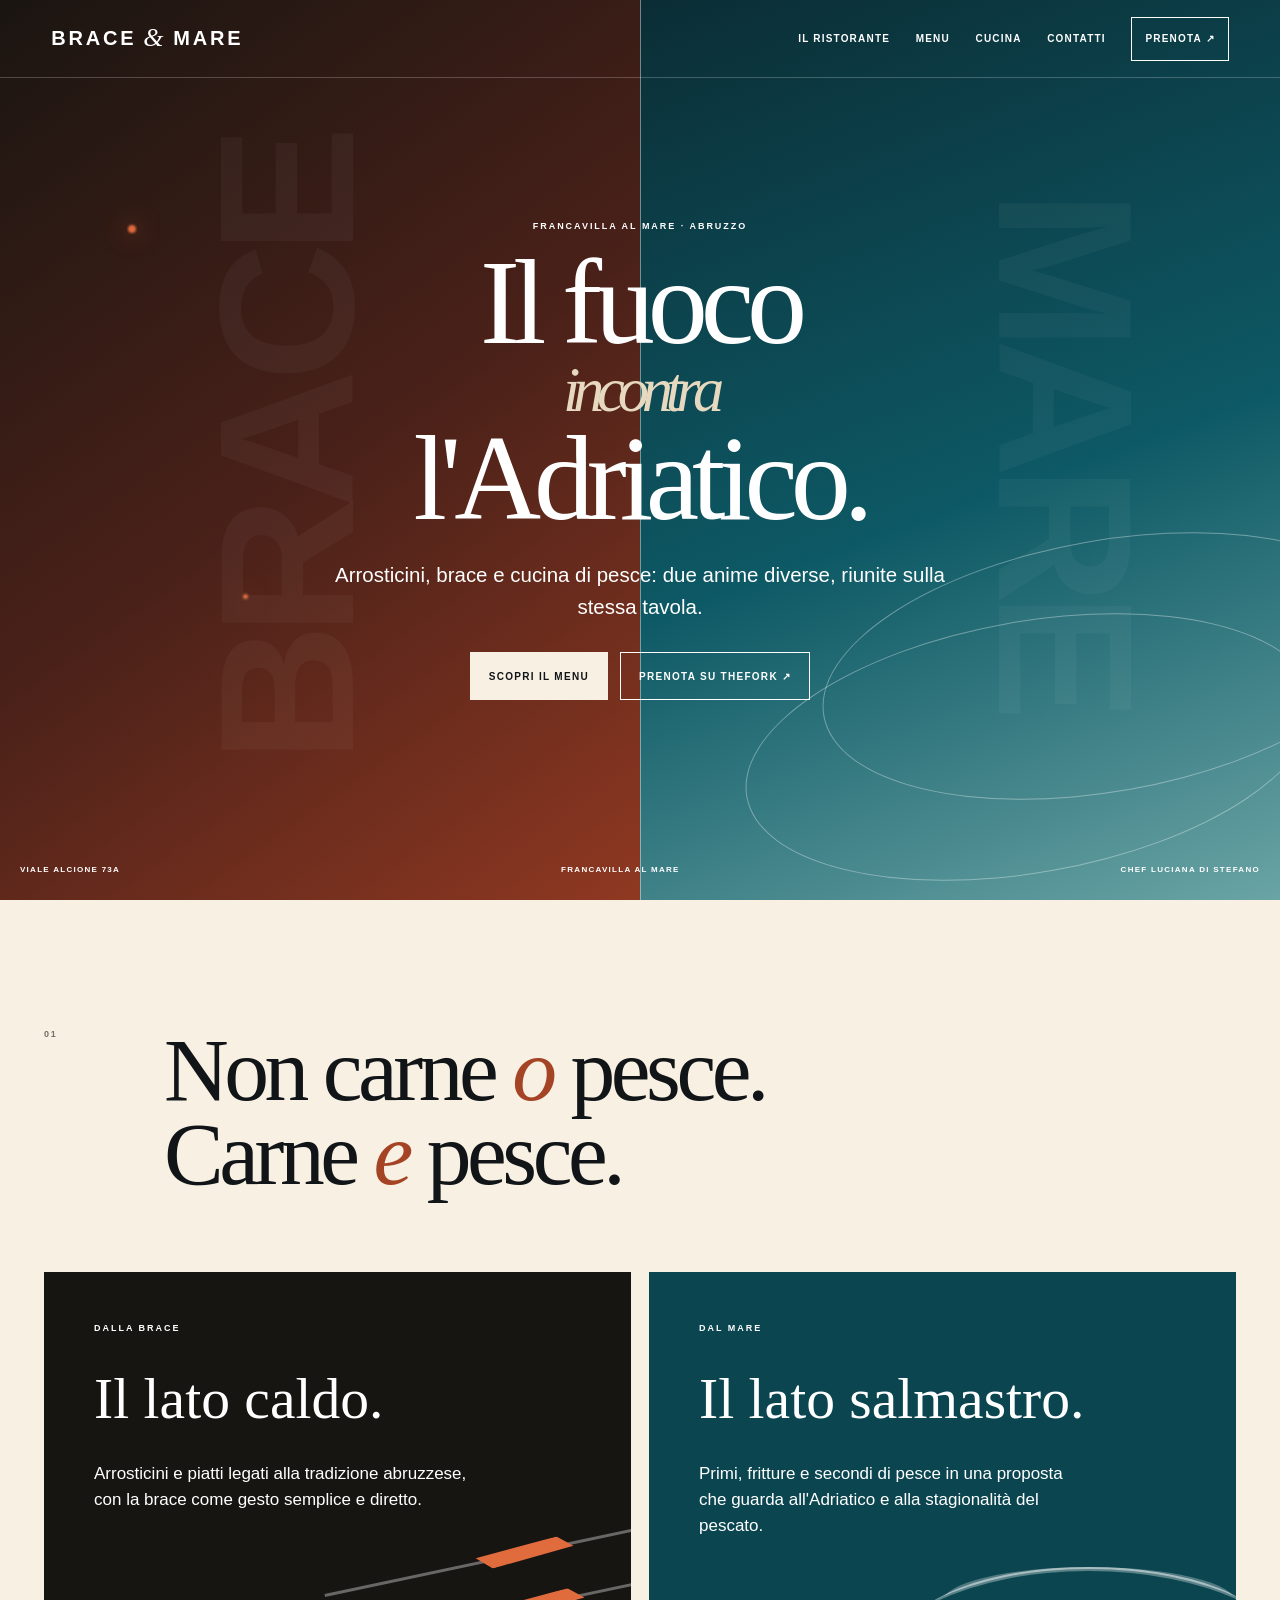
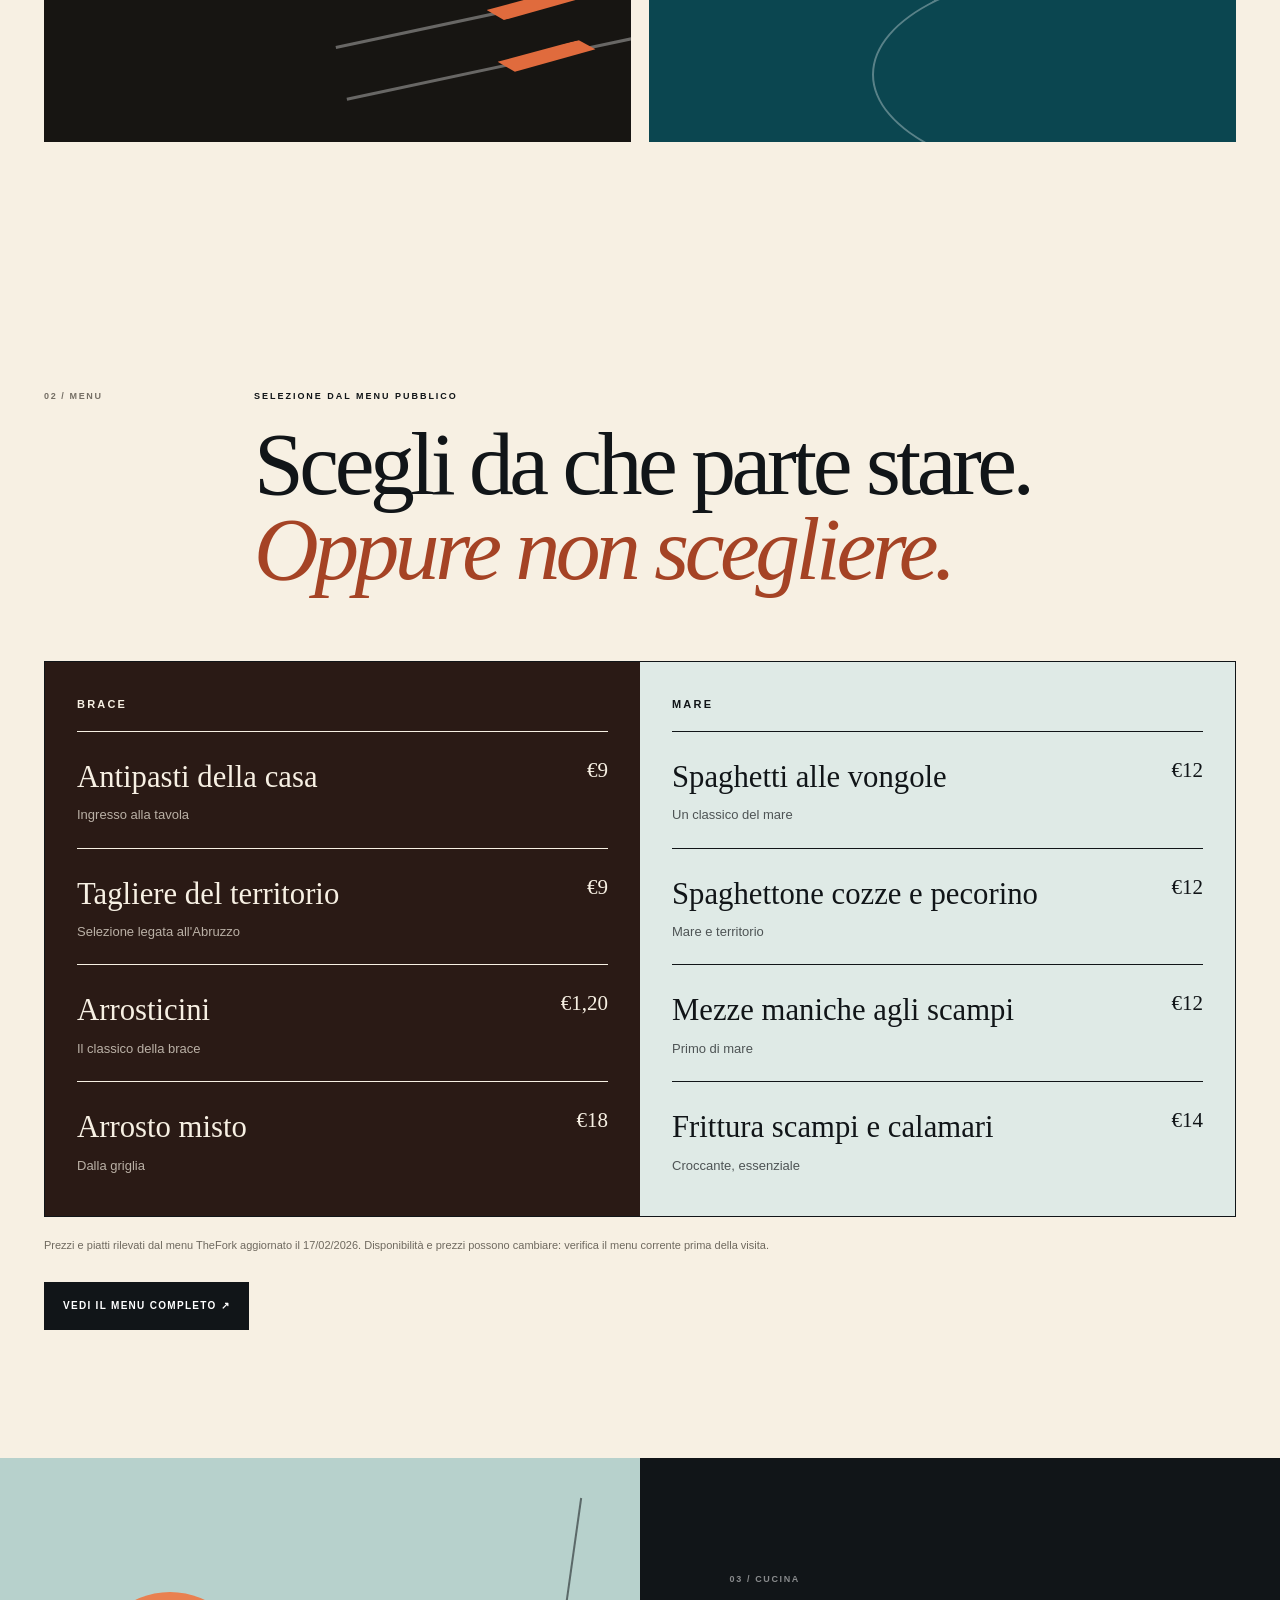
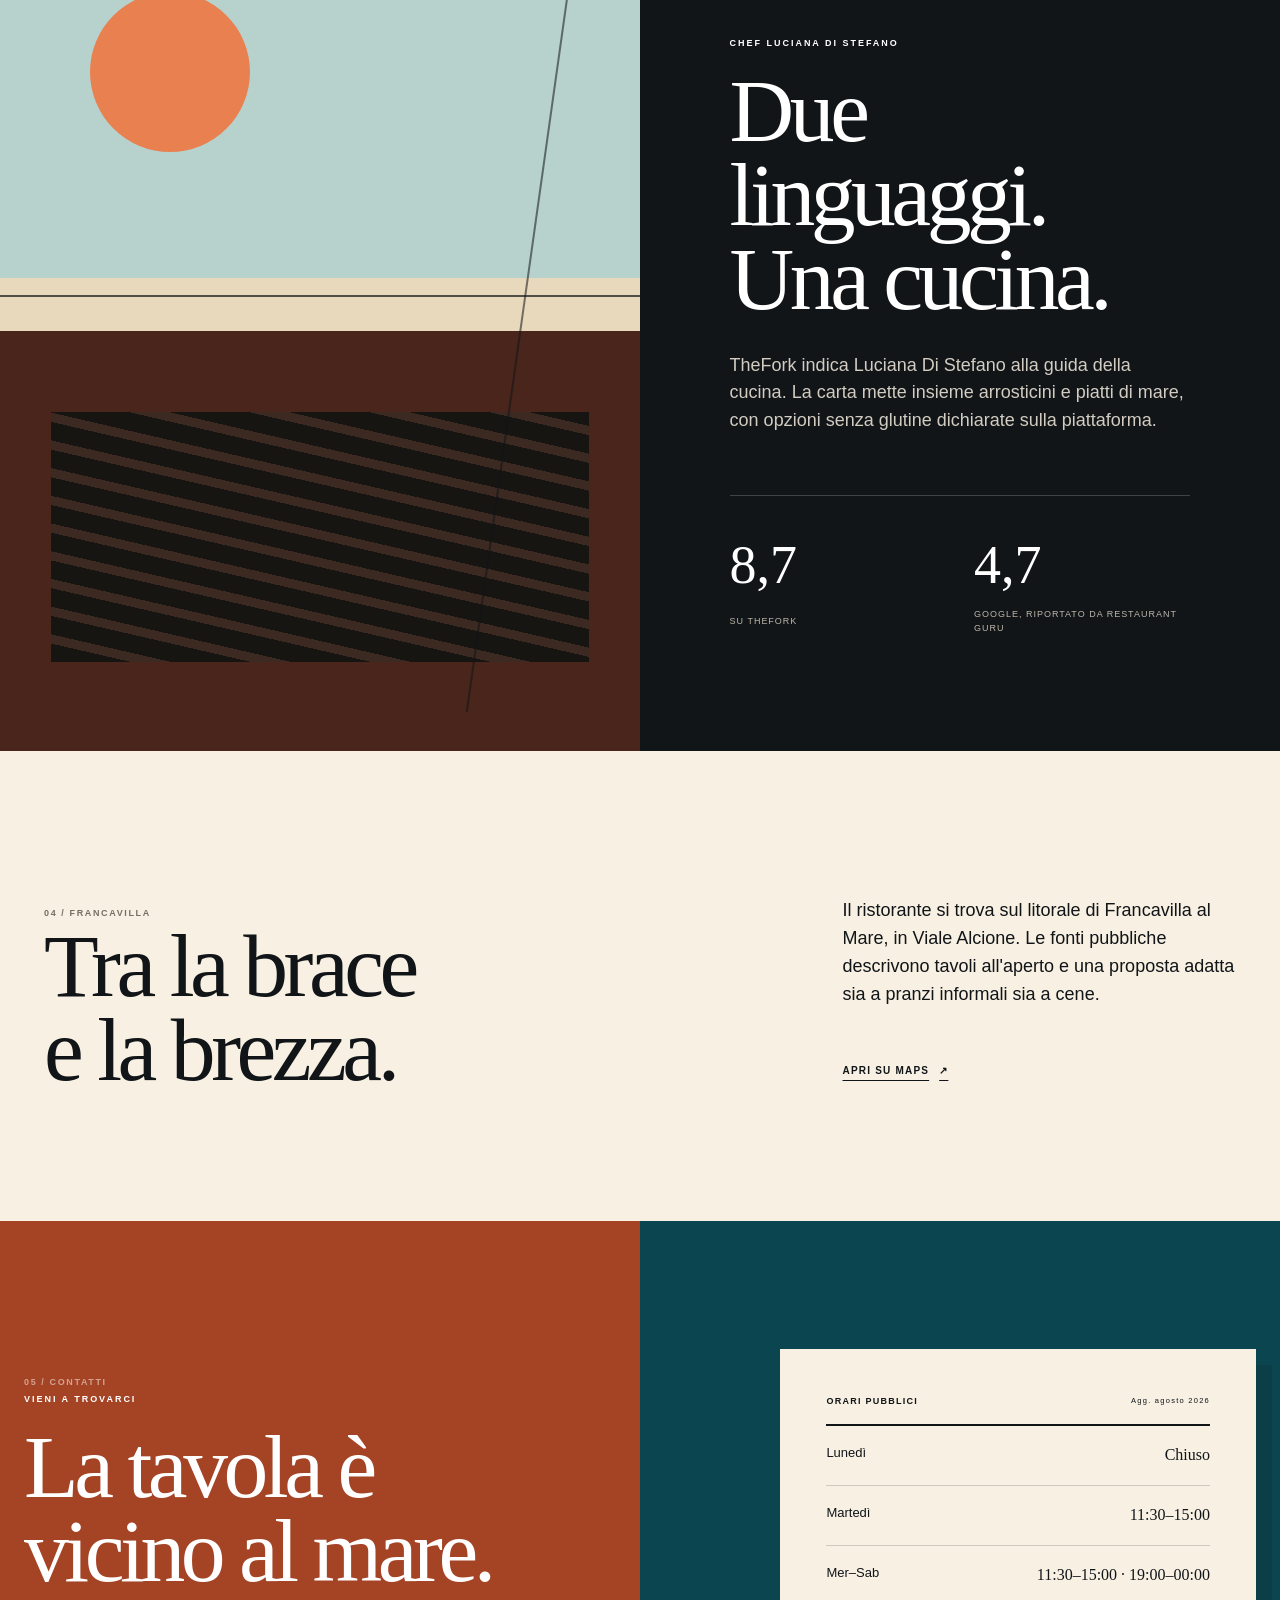
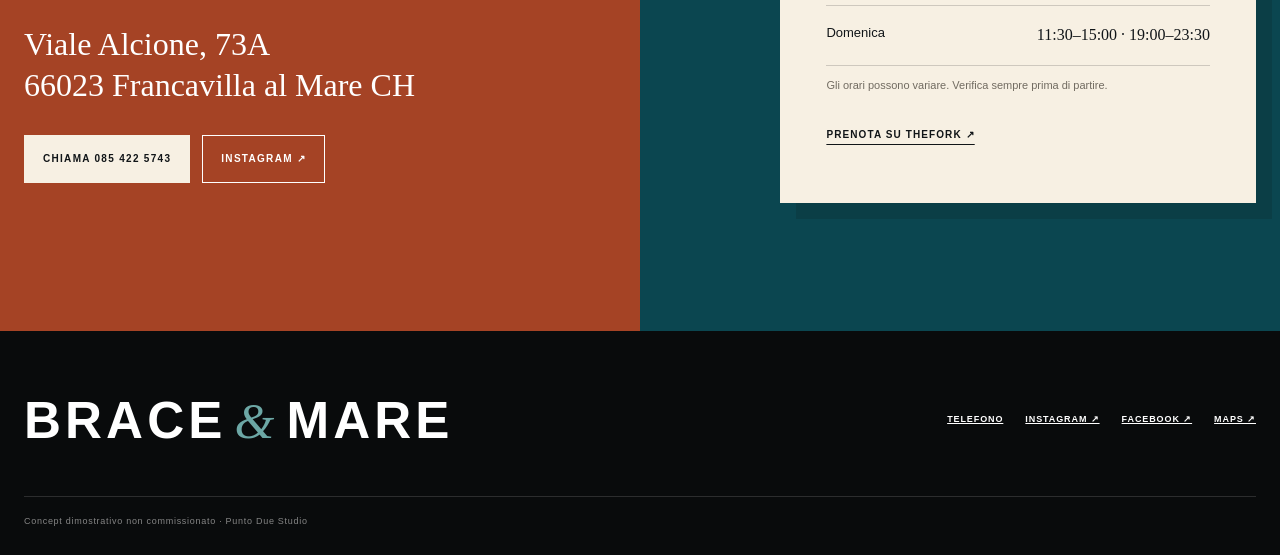
==== commit b240b2ab: "Refresh current TheFork rating" ====
--- a/index.html
+++ b/index.html
@@ -79,7 +79,7 @@
 
     <section class="chef" id="chef">
       <div class="chef-art reveal" aria-hidden="true"><div class="sun"></div><div class="horizon"></div><div class="coal"></div><div class="fork-line"></div></div>
-      <div class="chef-copy reveal"><span class="section-no light">03 / CUCINA</span><p class="eyebrow">CHEF LUCIANA DI STEFANO</p><h2>Due linguaggi.<br>Una cucina.</h2><p>TheFork indica Luciana Di Stefano alla guida della cucina. La carta mette insieme arrosticini e piatti di mare, con opzioni senza glutine dichiarate sulla piattaforma.</p><div class="stats"><div><strong>8,9</strong><span>su TheFork</span></div><div><strong>4,7</strong><span>Google, riportato da Restaurant Guru</span></div></div></div>
+      <div class="chef-copy reveal"><span class="section-no light">03 / CUCINA</span><p class="eyebrow">CHEF LUCIANA DI STEFANO</p><h2>Due linguaggi.<br>Una cucina.</h2><p>TheFork indica Luciana Di Stefano alla guida della cucina. La carta mette insieme arrosticini e piatti di mare, con opzioni senza glutine dichiarate sulla piattaforma.</p><div class="stats"><div><strong>8,7</strong><span>su TheFork</span></div><div><strong>4,7</strong><span>Google, riportato da Restaurant Guru</span></div></div></div>
     </section>
 
     <section class="experience">
